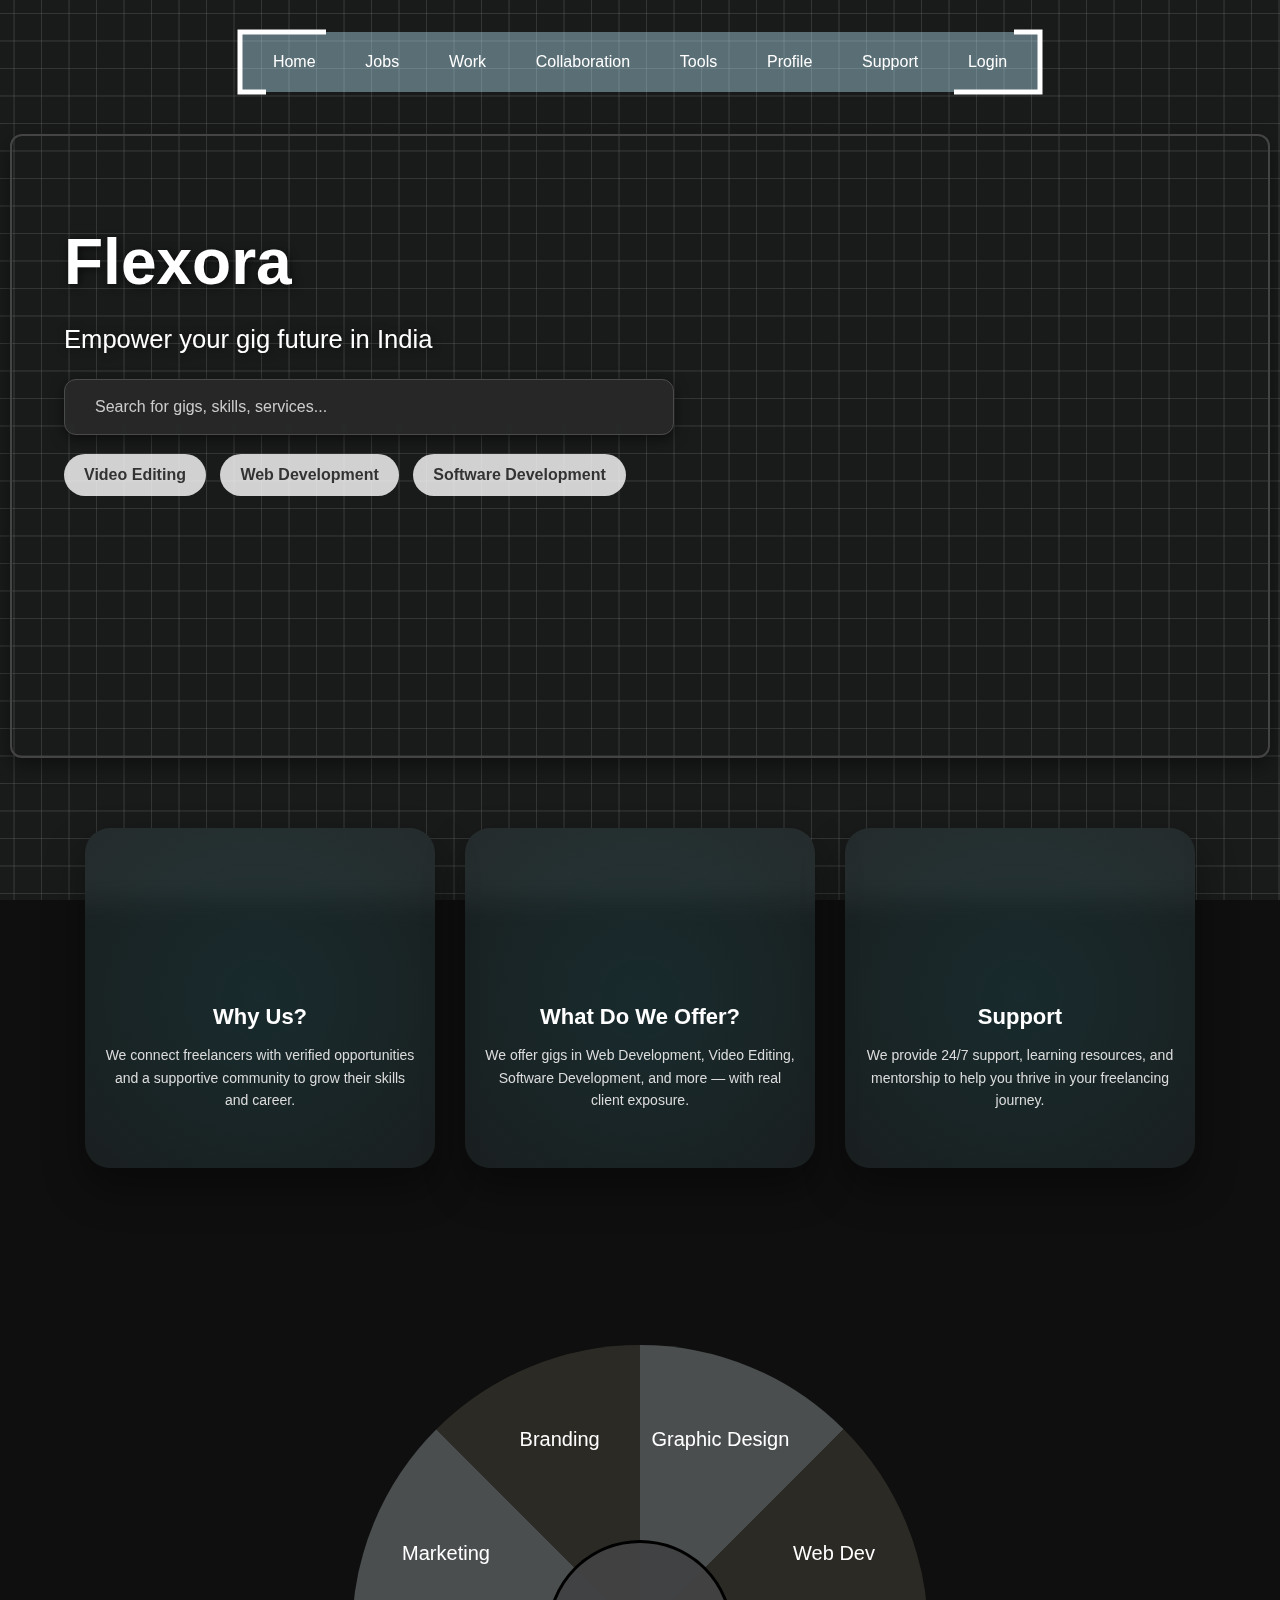
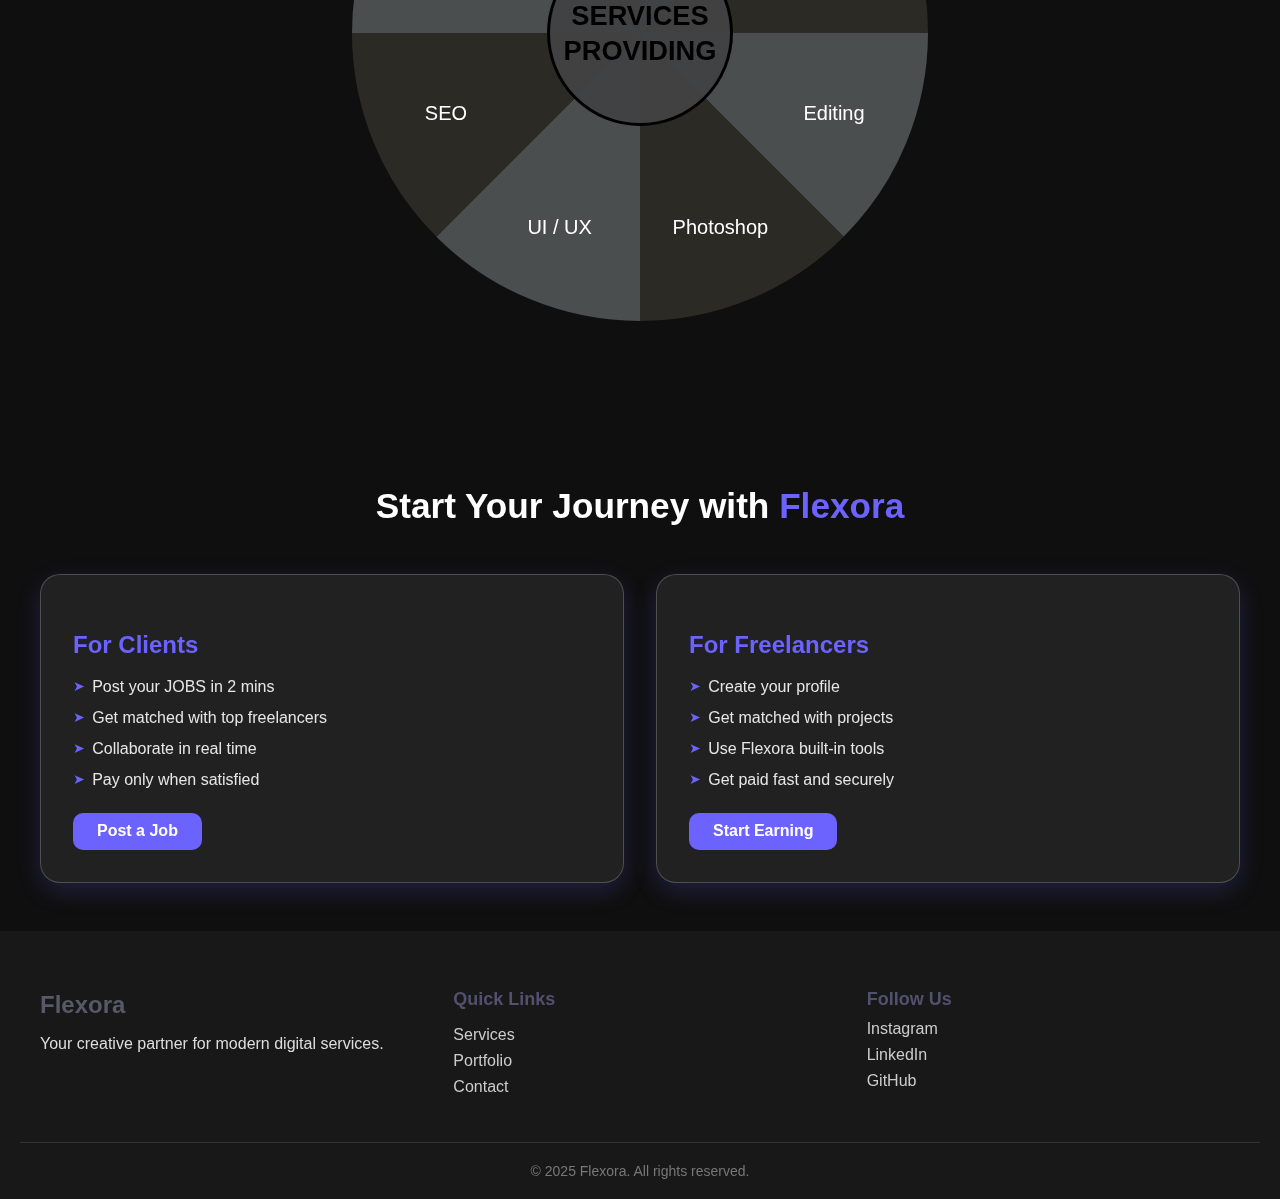
==== index.html @ 16450b10 "first commit" ====
<!DOCTYPE html>
<html lang="en">

<head>
  <meta charset="UTF-8" />
  <meta name="viewport" content="width=device-width, initial-scale=1.0" />
  <title>Foexora - Freelance Marketplace</title>
  <link rel="stylesheet" href="styles.css" />
</head>

<body>
  <!-- Background container -->
  <div class="background"></div>

  <!-- Navbar-->
  <!-- Animated Navbar-->
  <div class="nav">
    <div class="container">
      <div class="btn">Home</div>
      <div class="btn" onclick="location.href='Jobs.html'">Jobs</div>
      <div class="btn" onclick="location.href='Work.html'">Work</div>
      <div class="btn" onclick="location.href='collabration.html'">Collaboration</div>
      <div class="btn" onclick="location.href='Tools.html'">Tools</div>
      <div class="btn" onclick="location.href='profile.html'">Profile</div>
      <div class="btn" onclick="location.href='support.html'">Support</div>
      <div class="btn" onclick="location.href='Login.html'">Login </div>
      <svg class="outline" overflow="visible" width="800" height="60" viewBox="0 0 800 60"
        xmlns="http://www.w3.org/2000/svg">
        <rect class="rect" pathLength="100" x="0" y="0" width="800" height="60" fill="transparent" stroke-width="5">
        </rect>
      </svg>
    </div>
  </div>
  <!-- Video Section -->
  <div class="videoWrapper">
    <video autoplay muted loop controls>
      <source src="herovideo.mp4" type="video/mp4" />
      Your browser does not support the video tag.
    </video>
    <div class="overlay-content">
      <h1>Flexora</h1>
      <p>Empower your gig future in India</p>
      <!--search bar-->
      <div class="searchContainer">
        <i class="searchIcon fas fa-search"></i>
        <input type="text" class="styledSearch" placeholder="Search for gigs, skills, services..." />
      </div>
      <!--button-->
      <div class="button-group">
        <button>Video Editing</button>
        <button>Web Development</button>
        <button>Software Development</button>
      </div>
    </div>

  </div>
  <!-- Card-->
  <div class="card-container">
    <!-- Card 1: Why Us? -->
    <div class="card">
      <div class="light"></div>
      <div class="content">
        <div class="back-content">
          <svg xmlns="http://www.w3.org/2000/svg" viewBox="0 0 50 50" height="50px" width="50px" fill="#ffffff">
            <path d="M20.84375 0.03125C..."></path>
          </svg>
          <strong>Why Us?</strong>
          <p>We connect freelancers with verified opportunities and a supportive community to grow their skills and
            career.</p>
        </div>
      </div>
    </div>

    <!-- Card 2: What Do We Offer? -->
    <div class="card">
      <div class="light"></div>
      <div class="content">
        <div class="back-content">
          <svg xmlns="http://www.w3.org/2000/svg" viewBox="0 0 50 50" height="50px" width="50px" fill="#ffffff">
            <path d="M20.84375 0.03125C..."></path>
          </svg>
          <strong>What Do We Offer?</strong>
          <p>We offer gigs in Web Development, Video Editing, Software Development, and more — with real client
            exposure.</p>
        </div>
      </div>
    </div>

    <!-- Card 3: Support -->
    <div class="card">
      <div class="light"></div>
      <div class="content">
        <div class="back-content">
          <svg xmlns="http://www.w3.org/2000/svg" viewBox="0 0 50 50" height="50px" width="50px" fill="#ffffff">
            <path d="M20.84375 0.03125C..."></path>
          </svg>
          <strong>Support</strong>
          <p>We provide 24/7 support, learning resources, and mentorship to help you thrive in your freelancing journey.
          </p>
        </div>
      </div>
    </div>
  </div>

  <!-- Services Provides-->

  <div class="chart">
    <div class="pizza-chart" role="group" aria-label="Interactive pie chart showing eight service categories">

      <svg class="pizza-chart__svg" viewBox="0 0 100 100" role="img" aria-labelledby="chartTitle chartDesc">
        <title id="chartTitle">Services Provided Chart</title>
        <desc id="chartDesc">A pie chart showing eight equal service categories radiating from the center.</desc>

        <g class="pizza-chart__slices">
          <path class="pizza-chart__slice pizza-chart__slice--1" d="M 50,50 L 98,50 A 48,48 0 0 1 83.94,83.94 Z">
            <title>Graphic Design</title>
          </path>
          <path class="pizza-chart__slice pizza-chart__slice--2" d="M 50,50 L 83.94,83.94 A 48,48 0 0 1 50,98 Z">
            <title>Web Dev</title>
          </path>
          <path class="pizza-chart__slice pizza-chart__slice--3" d="M 50,50 L 50,98 A 48,48 0 0 1 16.06,83.94 Z">
            <title>Editing</title>
          </path>
          <path class="pizza-chart__slice pizza-chart__slice--4" d="M 50,50 L 16.06,83.94 A 48,48 0 0 1 2,50 Z">
            <title>Photoshop</title>
          </path>
          <path class="pizza-chart__slice pizza-chart__slice--5" d="M 50,50 L 2,50 A 48,48 0 0 1 16.06,16.06 Z">
            <title>UI / UX</title>
          </path>
          <path class="pizza-chart__slice pizza-chart__slice--6" d="M 50,50 L 16.06,16.06 A 48,48 0 0 1 50,2 Z">
            <title>SEO</title>
          </path>
          <path class="pizza-chart__slice pizza-chart__slice--7" d="M 50,50 L 50,2 A 48,48 0 0 1 83.94,16.06 Z">
            <title>Marketing</title>
          </path>
          <path class="pizza-chart__slice pizza-chart__slice--8" d="M 50,50 L 83.94,16.06 A 48,48 0 0 1 98,50 Z">
            <title>Branding</title>
          </path>
        </g>
      </svg>

      <div class="pizza-chart__labels">
        <span class="pizza-chart__label pizza-chart__label--1">Graphic Design</span>
        <span class="pizza-chart__label pizza-chart__label--2">Web Dev</span>
        <span class="pizza-chart__label pizza-chart__label--3">Editing</span>
        <span class="pizza-chart__label pizza-chart__label--4">Photoshop</span>
        <span class="pizza-chart__label pizza-chart__label--5">UI / UX</span>
        <span class="pizza-chart__label pizza-chart__label--6">SEO</span>
        <span class="pizza-chart__label pizza-chart__label--7">Marketing</span>
        <span class="pizza-chart__label pizza-chart__label--8">Branding</span>
      </div>

      <div class="pizza-chart__center">
        <span class="pizza-chart__center-text">SERVICES<br>PROVIDING</span>
      </div>

    </div>
  </div>
  <!----> 

  <div class="cta-container">
    <div class="cta-title">Start Your Journey with <span class="brand">Flexora</span></div>
    <div class="cta-columns">
      <!-- Client Section -->
      <div class="cta-card">
        <h3>For Clients</h3>
        <ul>
          <li>Post your JOBS in 2 mins</li>
          <li>Get matched with top freelancers</li>
          <li>Collaborate in real time</li>
          <li>Pay only when satisfied</li>
        </ul>
        <button class="cta-btn">Post a Job</button>
      </div>
  
      <!-- Freelancer Section -->
      <div class="cta-card">
        <h3>For Freelancers</h3>
        <ul>
          <li>Create your profile</li>
          <li>Get matched with projects</li>
          <li>Use Flexora built-in tools</li>
          <li>Get paid fast and securely</li>
        </ul>
        <button class="cta-btn">Start Earning</button>
      </div>
    </div>
  </div>
  


  <!-- Footer-->
   
  <footer class="footer">
    <div class="footer-container">
      <!-- Brand -->
      <div class="footer-section">
        <h2 class="footer-logo">Flexora</h2>
        <p>Your creative partner for modern digital services.</p>
      </div>
  
      <!-- Quick Links -->
      <div class="footer-section">
        <h3>Quick Links</h3>
        <ul>
          <li><a href="#services">Services</a></li>
          <li><a href="#portfolio">Portfolio</a></li>
          <li><a href="#contact">Contact</a></li>
        </ul>
      </div>
  
      <!-- Social -->
      <div class="footer-section">
        <h3>Follow Us</h3>
        <div class="footer-socials">
          <a href="#">Instagram</a>
          <a href="#">LinkedIn</a>
          <a href="#">GitHub</a>
        </div>
      </div>
    </div>
    <div class="footer-bottom">
      &copy; 2025 Flexora. All rights reserved.
    </div>
  </footer>
  
</body>

</html>
---- styles.css ----
/* Background Grid */
.background {
  position: fixed;
  top: 0;
  left: 0;
  width: 100%;
  height: 100%;
  --color: rgba(114, 114, 114, 0.3);
  background-color: #191a1a;
  background-image: linear-gradient(0deg, transparent 24%, var(--color) 25%, var(--color) 26%, transparent 27%, transparent 74%, var(--color) 75%, var(--color) 76%, transparent 77%, transparent),
    linear-gradient(90deg, transparent 24%, var(--color) 25%, var(--color) 26%, transparent 27%, transparent 74%, var(--color) 75%, var(--color) 76%, transparent 77%, transparent);
  background-size: 55px 55px;
  z-index: -1;
}

/* Navbar */
.outline {
  position: absolute;
  inset: 0;
  pointer-events: none;
}

.rect {
  stroke-dashoffset: 5;
  stroke-dasharray: 0 0 10 40 10 40;
  transition: 0.5s;
  stroke: #fff;
}

.nav {
  position: relative;
  width: 800px;
  height: 60px;
  margin: 2em auto;
}

.container {
  position: absolute;
  inset: 0;
  background: #bef6;
  display: flex;
  flex-direction: row;
  justify-content: space-around;
  align-items: center;
  padding: 0.5em;
}

.btn {
  padding: 0.5em 1.5em;
  color: #fff;
  cursor: pointer;
  transition: 0.1s;
}

.btn:hover {
  background: #fff3;
}

.btn:nth-child(1):hover~svg .rect {
  stroke-dashoffset: 0;
  stroke-dasharray: 0 2 8 73.3 8 10.7;
}

.btn:nth-child(2):hover~svg .rect {
  stroke-dashoffset: 0;
  stroke-dasharray: 0 12.6 9.5 49.3 9.5 31.6;
}

.btn:nth-child(3):hover~svg .rect {
  stroke-dashoffset: 0;
  stroke-dasharray: 0 24.5 8.5 27.5 8.5 55.5;
}

.btn:nth-child(4):hover~svg .rect {
  stroke-dashoffset: 0;
  stroke-dasharray: 0 34.7 6.9 10.2 6.9 76;
}

.btn:hover~.outline .rect {
  stroke-dashoffset: 0;
  stroke-dasharray: 0 0 10 40 10 40;
  transition: 0.5s !important;
}

/*search bar*/
.searchContainer {
  display: flex;
  align-items: center;
  background-color: rgba(43, 43, 43, 0.8);
  /* semi-transparent to look better on video */
  padding: 12px 18px;
  border-radius: 12px;
  box-shadow: 0 4px 14px rgba(0, 0, 0, 0.5);
  border: 1px solid #4a4a4a;
  width: 100%;
  max-width: 600px;
  transition: box-shadow 0.3s ease, border 0.3s ease;
  backdrop-filter: blur(8px);
  /* Adds soft blur on background */
}

.searchContainer:hover {
  box-shadow: 0 6px 20px rgba(0, 0, 0, 0.7);
  border-color: #6a6a6a;
}

.searchIcon {
  color: #bbb;
  font-size: 20px;
  margin-right: 12px;
  transition: color 0.3s ease;
}

.styledSearch {
  background: transparent;
  border: none;
  outline: none;
  color: #fff;
  font-size: 16px;
  width: 100%;
  padding: 6px 0;
  transition: all 0.3s ease;
}

.styledSearch::placeholder {
  color: #ccc;
}

.searchContainer:focus-within {
  border-color: #00bcd4;
  box-shadow: 0 0 12px rgba(0, 188, 212, 0.5);
}

.searchContainer:focus-within .searchIcon {
  color: #00bcd4;
}

/* Responsive Adjustments */
@media (max-width: 768px) {
  .searchContainer {
    max-width: 90%;
    padding: 10px 14px;
  }

  .styledSearch {
    font-size: 15px;
  }
}


/* Hero video wrapper */
.videoWrapper {
  margin-top: 10px;
  margin-left: 0;
  margin-right: 0;
  padding: 10px;
  display: flex;
  justify-content: center;
  align-items: center;
}

/* Hero video */
.videoWrapper video {
  width: 100%;
  height: 620px;
  object-fit: cover;
  /* Ensures the video fills the box without distortion */
  border-radius: 12px;
  box-shadow: 0 8px 20px rgba(0, 0, 0, 0.4);
  border: 2px solid #444;
  transition: transform 0.3s ease, box-shadow 0.3s ease;
  outline: none;
  pointer-events: none;
  /* Disable mouse interaction */
}

/* Hover effect */
.videoWrapper video:hover {
  transform: scale(1.02);
  box-shadow: 0 10px 24px rgba(0, 188, 212, 0.5);
}

/* Hide default video controls */
video::-webkit-media-controls {
  display: none !important;
  -webkit-appearance: none;
}

/*text on video*/
.overlay-content {
  position: absolute;
  top: 25%;
  left: 5%;
  color: white;
  text-align: left;
  z-index: 2;
  font-family: 'Segoe UI', sans-serif;
}

.overlay-content h1 {
  font-size: 4rem;
  font-weight: bold;
  margin: 0 0 10px;
  text-shadow: 2px 2px 10px rgba(0, 0, 0, 0.6);
}

.overlay-content p {
  font-size: 1.6rem;
  margin-bottom: 25px;
  text-shadow: 1px 1px 8px rgba(0, 0, 0, 0.5);
}

.button-group button {
  margin-top: 19px;
  padding: 12px 20px;
  margin-right: 10px;
  margin-bottom: 10px;
  border: none;
  border-radius: 25px;
  background-color: #ffffffcc;
  color: #333;
  font-weight: 600;
  font-size: 1rem;
  cursor: pointer;
  transition: all 0.3s ease;
}

.button-group button:hover {
  background-color: #ffffff;
  transform: translateY(-2px);
  box-shadow: 0 4px 20px rgba(0, 0, 0, 0.3);
}












body {
  margin: 0;
  padding: 0;
  font-family: 'Poppins', sans-serif;
  background: #0f0f0f;
}

.card-container {
  display: flex;
  justify-content: center;
  gap: 30px;
  flex-wrap: wrap;
  padding: 60px 20px;
}

.card {
  position: relative;
  width: 350px;
  height: 340px;
  border-radius: 25px;
  overflow: hidden;
  background: rgba(255, 255, 255, 0.05);
  backdrop-filter: blur(12px);
  box-shadow: 0 20px 40px rgba(0, 0, 0, 0.4);
  transition: transform 0.5s ease;
}

.card:hover {
  transform: translateY(-10px);
}

.card .light {
  content: '';
  position: absolute;
  top: -50%;
  left: -50%;
  width: 200%;
  height: 200%;
  background: radial-gradient(circle, #00bcd4, transparent 70%);
  transform: rotate(25deg);
  pointer-events: none;
  animation: moveLight 6s linear infinite;
  opacity: 0.1;
}

@keyframes moveLight {
  0% {
    transform: translate(0, 0) rotate(25deg);
  }

  50% {
    transform: translate(50%, 50%) rotate(25deg);
  }

  100% {
    transform: translate(0, 0) rotate(25deg);
  }
}

.content {
  position: relative;
  z-index: 2;
  height: 100%;
  color: white;
  padding: 30px 20px;
  display: flex;
  flex-direction: column;
  justify-content: center;
  text-align: center;
}

.back-content svg {
  margin-bottom: 20px;
}

.back-content strong {
  font-size: 22px;
  margin-bottom: 10px;
  display: block;
}

.back-content p {
  font-size: 14px;
  color: #dcdcdc;
  line-height: 1.6;
}

/* services */

.chart {
  display: flex;
  justify-content: center;
  align-items: center;
  height: 90vh;
  /* Full screen height */
  margin: 0;
  background-color: none;
}

:root {
  /* Dimensions */
  --chart-size: 600px;
  --center-circle-ratio: 0.3;
  --center-border-width: 3px;
  --slice-stroke-width: 2px;
  --slice-hover-offset: 6px;
  --label-radial-position: 0.70;

  /* Colors */
  --color-stroke: #00000000;
  --color-center-border: #000000;
  --color-center-background: #414242f3;
  --color-center-text: #000000;
  --color-label-text: #ffffff;

  /* 8 Slice Colors */
  --color-slice-1: #4a4e4f;
  --color-slice-2: #2f2d26f0;
  --color-slice-3: #4a4e4f;
  --color-slice-4: #2f2d26f0;
  --color-slice-5: #4a4e4f;
  --color-slice-6: #2f2d26f0;
  --color-slice-7: #4a4e4f;
  --color-slice-8: #2f2d26f0;

  /* Hover/Interaction */
  --slice-hover-brightness: 1.3;
  --transition-speed: 0.25s;

  /* Calculated */
  --center-circle-size: calc(var(--chart-size) * var(--center-circle-ratio));
  --base-font-size: calc(var(--chart-size) / 22);
  --label-font-size: calc(var(--chart-size) / 30);
  --label-radius: calc(var(--chart-size) / 2 * var(--label-radial-position));
}

.pizza-chart {
  width: var(--chart-size);
  height: var(--chart-size);
  position: relative;
  cursor: default;
}

.pizza-chart__svg {
  width: 100%;
  height: 100%;
  overflow: visible;
  transform: rotate(-90deg);
}

.pizza-chart__slice {
  stroke: var(--color-stroke);
  stroke-width: var(--slice-stroke-width);
  transition: transform var(--transition-speed) ease,
    filter var(--transition-speed) ease;
  cursor: pointer;
  transform-origin: 50px 50px;
}

.pizza-chart__slice--1 {
  fill: var(--color-slice-1);
}

.pizza-chart__slice--2 {
  fill: var(--color-slice-2);
}

.pizza-chart__slice--3 {
  fill: var(--color-slice-3);
}

.pizza-chart__slice--4 {
  fill: var(--color-slice-4);
}

.pizza-chart__slice--5 {
  fill: var(--color-slice-5);
}

.pizza-chart__slice--6 {
  fill: var(--color-slice-6);
}

.pizza-chart__slice--7 {
  fill: var(--color-slice-7);
}

.pizza-chart__slice--8 {
  fill: var(--color-slice-8);
}

.pizza-chart__slice:hover {
  filter: brightness(var(--slice-hover-brightness));
}

.pizza-chart__slice--1:hover {
  transform: translate(5.54px, 2.30px);
}

.pizza-chart__slice--2:hover {
  transform: translate(2.30px, 5.54px);
}

.pizza-chart__slice--3:hover {
  transform: translate(-2.30px, 5.54px);
}

.pizza-chart__slice--4:hover {
  transform: translate(-5.54px, 2.30px);
}

.pizza-chart__slice--5:hover {
  transform: translate(-5.54px, -2.30px);
}

.pizza-chart__slice--6:hover {
  transform: translate(-2.30px, -5.54px);
}

.pizza-chart__slice--7:hover {
  transform: translate(2.30px, -5.54px);
}

.pizza-chart__slice--8:hover {
  transform: translate(5.54px, -2.30px);
}

.pizza-chart__center {
  position: absolute;
  width: var(--center-circle-size);
  height: var(--center-circle-size);
  background-color: var(--color-center-background);
  border: var(--center-border-width) solid var(--color-center-border);
  border-radius: 50%;
  top: 50%;
  left: 50%;
  transform: translate(-50%, -50%);
  display: flex;
  justify-content: center;
  align-items: center;
  text-align: center;
  z-index: 10;
  pointer-events: none;
}

.pizza-chart__center-text {
  font-size: var(--base-font-size);
  font-weight: 600;
  line-height: 1.3;
  color: var(--color-center-text);
  padding: 0.5em;
}

.pizza-chart__labels {
  position: absolute;
  inset: 0;
  pointer-events: none;
  z-index: 5;
}

.pizza-chart__label {
  position: absolute;
  transform: translate(-50%, -50%);
  color: var(--color-label-text);
  font-size: var(--label-font-size);
  font-weight: 500;
  text-align: center;
  user-select: none;
  white-space: nowrap;
}

.pizza-chart__label--1 {
  top: calc(50% + var(--label-radius) * -0.9239);
  left: calc(50% + var(--label-radius) * 0.3827);
}

.pizza-chart__label--2 {
  top: calc(50% + var(--label-radius) * -0.3827);
  left: calc(50% + var(--label-radius) * 0.9239);
}

.pizza-chart__label--3 {
  top: calc(50% + var(--label-radius) * 0.3827);
  left: calc(50% + var(--label-radius) * 0.9239);
}

.pizza-chart__label--4 {
  top: calc(50% + var(--label-radius) * 0.9239);
  left: calc(50% + var(--label-radius) * 0.3827);
}

.pizza-chart__label--5 {
  top: calc(50% + var(--label-radius) * 0.9239);
  left: calc(50% + var(--label-radius) * -0.3827);
}

.pizza-chart__label--6 {
  top: calc(50% + var(--label-radius) * 0.3827);
  left: calc(50% + var(--label-radius) * -0.9239);
}

.pizza-chart__label--7 {
  top: calc(50% + var(--label-radius) * -0.3827);
  left: calc(50% + var(--label-radius) * -0.9239);
}

.pizza-chart__label--8 {
  top: calc(50% + var(--label-radius) * -0.9239);
  left: calc(50% + var(--label-radius) * -0.3827);
}







.cta-container {
  font-family: 'Segoe UI', sans-serif;
  color: #ffffff;
  padding: 3rem 1rem;
  max-width: 1200px;
  margin: 0 auto;
  text-align: center;
}

.cta-title {
  font-size: 2.2rem;
  font-weight: 600;
  margin-bottom: 3rem;
}

.brand {
  color: #6C63FF;
}

.cta-columns {
  display: flex;
  flex-wrap: wrap;
  gap: 2rem;
  justify-content: center;
}

.cta-card {
  flex: 1 1 400px;
  background: rgba(255, 255, 255, 0.08);
  border: 1px solid rgba(255, 255, 255, 0.2);
  backdrop-filter: blur(20px);
  -webkit-backdrop-filter: blur(20px);
  border-radius: 20px;
  padding: 2rem;
  box-shadow: 0 8px 24px rgba(108, 99, 255, 0.2);
  transition: all 0.3s ease;
  text-align: left;
}

.cta-card h3 {
  font-size: 1.5rem;
  color: #6C63FF;
  margin-bottom: 1.2rem;
}

.cta-card ul {
  list-style: none;
  padding: 0;
  margin-bottom: 1.5rem;
}

.cta-card ul li {
  margin-bottom: 0.8rem;
  font-size: 1rem;
  position: relative;
  padding-left: 1.2rem;
  color: #e6e6e6;
}

.cta-card ul li::before {
  content: "➤";
  position: absolute;
  left: 0;
  color: #6C63FF;
  font-size: 0.9rem;
}

.cta-btn {
  background-color: #6C63FF;
  color: white;
  padding: 0.6rem 1.5rem;
  border: none;
  border-radius: 10px;
  font-weight: 600;
  font-size: 1rem;
  cursor: pointer;
  transition: background-color 0.3s ease;
}

.cta-btn:hover {
  background-color: #564de0;
}

@media (max-width: 768px) {
  .cta-columns {
    flex-direction: column;
    align-items: center;
  }

  .cta-card {
    width: 100%;
    max-width: 500px;
  }
}











































































/*footer*/
.footer {
  background-color: #1c1b1bd1;
  color: #ddd;
  padding: 40px 20px 20px;
  font-family: 'Segoe UI', sans-serif;
}

.footer-container {
  display: flex;
  flex-wrap: wrap;
  max-width: 1200px;
  margin: auto;
  justify-content: space-between;
  gap: 40px;
}

.footer-section {
  flex: 1 1 250px;
}

.footer-logo {
  font-size: 24px;
  color: #585868;
  margin-bottom: 10px;
}

.footer-section h3 {
  font-size: 18px;
  color: #52506d;
  margin-bottom: 10px;
}

.footer-section ul {
  list-style: none;
  padding: 0;
}

.footer-section ul li {
  margin: 8px 0;
}

.footer-section a {
  color: #ccc;
  text-decoration: none;
  transition: color 0.3s;
}

.footer-section a:hover {
  color: #fff;
}

.footer-socials {
  display: flex;
  flex-direction: column;
  gap: 8px;
}

.footer-bottom {
  text-align: center;
  margin-top: 30px;
  padding-top: 20px;
  border-top: 1px solid #333;
  font-size: 14px;
  color: #777;
}
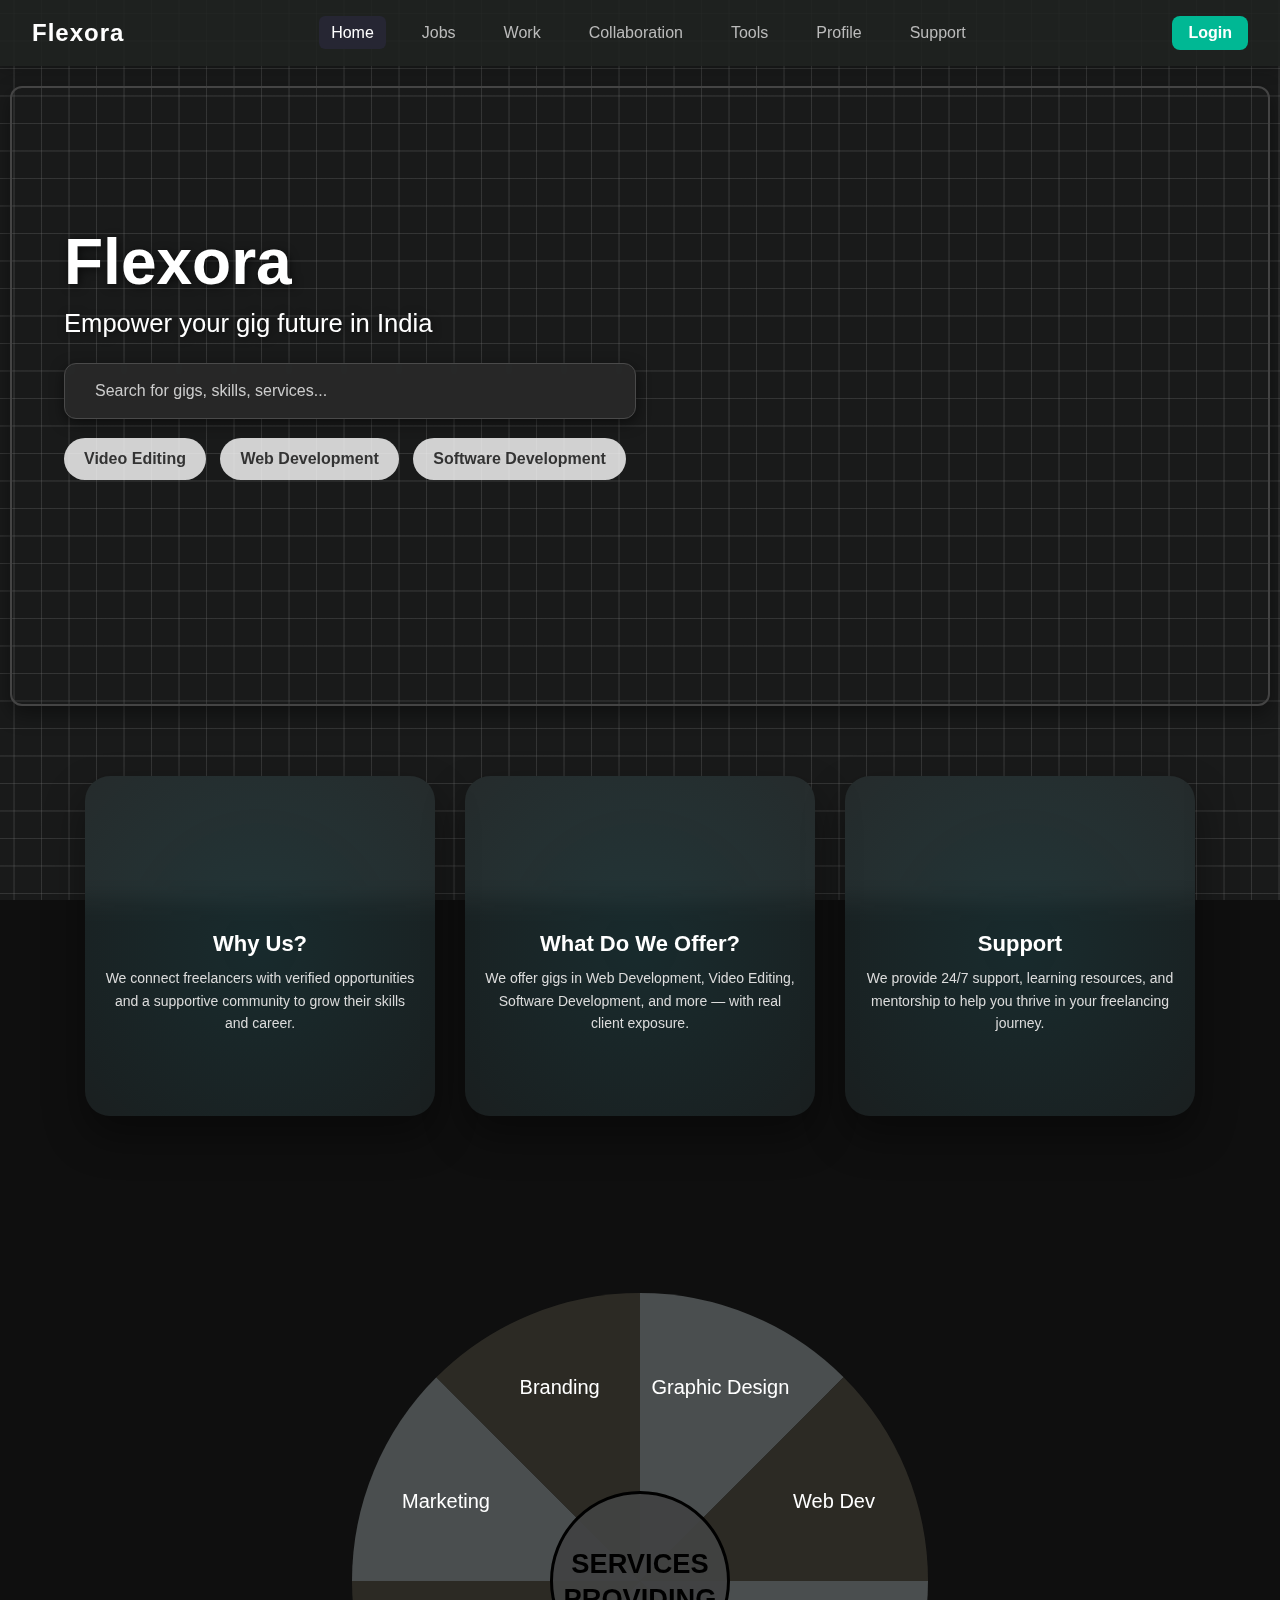
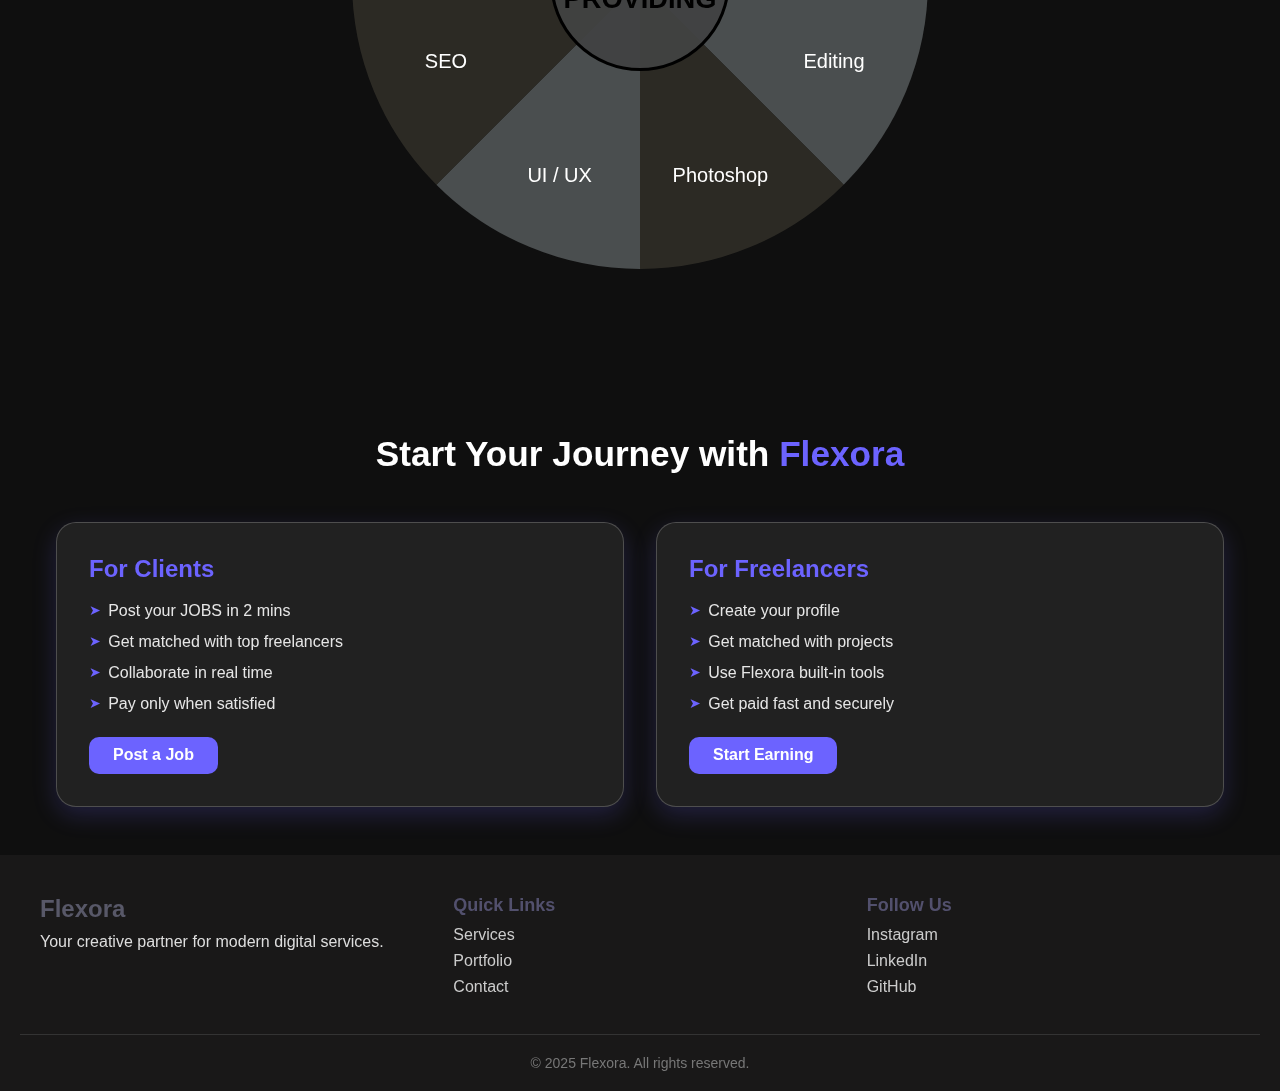
==== commit 3594001b: "update1" ====
--- a/index.html
+++ b/index.html
@@ -13,24 +13,20 @@
   <div class="background"></div>
 
   <!-- Navbar-->
-  <!-- Animated Navbar-->
-  <div class="nav">
-    <div class="container">
-      <div class="btn">Home</div>
-      <div class="btn" onclick="location.href='Jobs.html'">Jobs</div>
-      <div class="btn" onclick="location.href='Work.html'">Work</div>
-      <div class="btn" onclick="location.href='collabration.html'">Collaboration</div>
-      <div class="btn" onclick="location.href='Tools.html'">Tools</div>
-      <div class="btn" onclick="location.href='profile.html'">Profile</div>
-      <div class="btn" onclick="location.href='support.html'">Support</div>
-      <div class="btn" onclick="location.href='Login.html'">Login </div>
-      <svg class="outline" overflow="visible" width="800" height="60" viewBox="0 0 800 60"
-        xmlns="http://www.w3.org/2000/svg">
-        <rect class="rect" pathLength="100" x="0" y="0" width="800" height="60" fill="transparent" stroke-width="5">
-        </rect>
-      </svg>
-    </div>
-  </div>
+   <nav class="navbar">
+    <div class="logo">Flexora</div>
+    <ul class="nav-links" id="navLinks">
+      <li><a href="index.html" class="active">Home</a></li>
+      <li><a href="Jobs.html">Jobs</a></li>
+      <li><a href="Work.html">Work</a></li>
+      <li><a href="collabration.html">Collaboration</a></li>
+      <li><a href="Tools.html">Tools</a></li>
+      <li><a href="profile.html">Profile</a></li>
+      <li><a href="support.html">Support</a></li>
+    </ul>
+    <a href="Login.html" class="login-btn">Login</a>
+    <div class="hamburger" onclick="toggleMenu()">☰</div>
+  </nav>
   <!-- Video Section -->
   <div class="videoWrapper">
     <video autoplay muted loop controls>
@@ -223,7 +219,12 @@
       &copy; 2025 Flexora. All rights reserved.
     </div>
   </footer>
-  
+  <script>
+     function toggleMenu() {
+      const nav = document.getElementById("navLinks");
+      nav.classList.toggle("show");
+    }
+  </script>
 </body>
 
 </html>--- a/styles.css
+++ b/styles.css
@@ -14,72 +14,106 @@
 }
 
 /* Navbar */
-.outline {
-  position: absolute;
-  inset: 0;
-  pointer-events: none;
-}
-
-.rect {
-  stroke-dashoffset: 5;
-  stroke-dasharray: 0 0 10 40 10 40;
-  transition: 0.5s;
-  stroke: #fff;
-}
-
-.nav {
-  position: relative;
-  width: 800px;
-  height: 60px;
-  margin: 2em auto;
-}
-
-.container {
-  position: absolute;
-  inset: 0;
-  background: #bef6;
-  display: flex;
-  flex-direction: row;
-  justify-content: space-around;
+* {
+  margin: 0;
+  padding: 0;
+  box-sizing: border-box;
+  font-family: "Segoe UI", sans-serif;
+}
+
+body {
+  background: #f0f2f5;
+}
+
+.navbar {
+  width: 100%;
+  background: #1f2320e4;
+  color: #fff;
+  display: flex;
   align-items: center;
-  padding: 0.5em;
-}
-
-.btn {
-  padding: 0.5em 1.5em;
+  justify-content: space-between;
+  padding: 1em 2em;
+  position: sticky;
+  top: 0;
+  z-index: 1000;
+  box-shadow: 0 4px 15px rgba(0, 0, 0, 0.2);
+}
+
+.logo {
+  font-size: 1.5em;
+  font-weight: 700;
+  color: #ffffff;
+  letter-spacing: 1px;
+}
+
+.nav-links {
+  list-style: none;
+  display: flex;
+  gap: 1.5em;
+}
+
+.nav-links li a {
+  text-decoration: none;
+  color: #bbb;
+  padding: 8px 12px;
+  border-radius: 6px;
+  transition: all 0.3s ease;
+}
+
+.nav-links li a:hover,
+.nav-links li a.active {
+  background: #262633;
   color: #fff;
+}
+
+.login-btn {
+  background-color: #00b894;
+  color: #fff;
+  padding: 8px 16px;
+  border-radius: 8px;
+  font-weight: bold;
+  text-decoration: none;
+  transition: 0.3s ease;
+}
+
+.login-btn:hover {
+  background-color: #019270;
+}
+
+.hamburger {
+  display: none;
+  font-size: 24px;
   cursor: pointer;
-  transition: 0.1s;
-}
-
-.btn:hover {
-  background: #fff3;
-}
-
-.btn:nth-child(1):hover~svg .rect {
-  stroke-dashoffset: 0;
-  stroke-dasharray: 0 2 8 73.3 8 10.7;
-}
-
-.btn:nth-child(2):hover~svg .rect {
-  stroke-dashoffset: 0;
-  stroke-dasharray: 0 12.6 9.5 49.3 9.5 31.6;
-}
-
-.btn:nth-child(3):hover~svg .rect {
-  stroke-dashoffset: 0;
-  stroke-dasharray: 0 24.5 8.5 27.5 8.5 55.5;
-}
-
-.btn:nth-child(4):hover~svg .rect {
-  stroke-dashoffset: 0;
-  stroke-dasharray: 0 34.7 6.9 10.2 6.9 76;
-}
-
-.btn:hover~.outline .rect {
-  stroke-dashoffset: 0;
-  stroke-dasharray: 0 0 10 40 10 40;
-  transition: 0.5s !important;
+  color: #fff;
+}
+
+@media screen and (max-width: 768px) {
+  .nav-links {
+    position: absolute;
+    top: 70px;
+    left: -100%;
+    background-color: #33334a;
+    width: 100%;
+    flex-direction: column;
+    align-items: center;
+    transition: 0.3s;
+  }
+
+  .nav-links.show {
+    left: 0;
+  }
+
+  .nav-links li {
+    margin: 1em 0;
+  }
+
+  .hamburger {
+    display: block;
+  }
+
+  .login-btn {
+    display: none;
+  }
 }
 
 /*search bar*/
